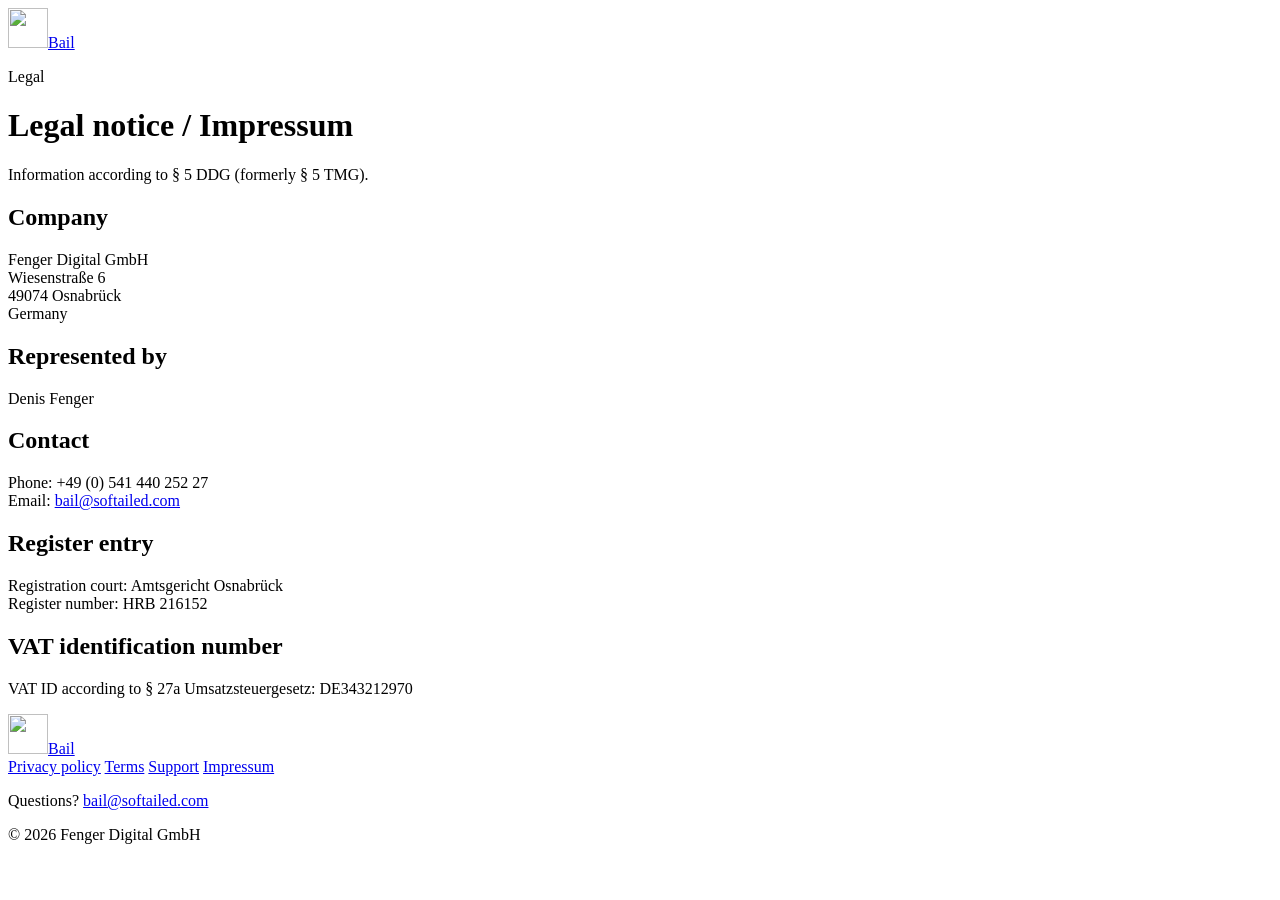
==== impressum/index.html @ afa2b7e2 "feat: privacy, terms, support and impressum pages Terms carry the sentence rules, bail finality and " ====
<!DOCTYPE html>
<html lang="en">
<head>
<meta charset="utf-8">
<meta name="viewport" content="width=device-width, initial-scale=1">
<title>Impressum · Bail</title>
<meta name="description" content="Legal notice (Impressum) for Bail, published by Fenger Digital GmbH, Osnabrück, Germany.">
<meta name="robots" content="noindex, nofollow">
<meta name="color-scheme" content="light dark">
<link rel="icon" href="../assets/favicon-32.png" sizes="32x32" type="image/png">
<link rel="icon" href="../assets/mark.svg" type="image/svg+xml">
<link rel="apple-touch-icon" href="../assets/apple-touch-icon.png">
<link rel="stylesheet" href="../style.css">
</head>
<body class="legal">

<header class="pagehead">
  <div class="wrap">
    <a class="brand" href="../" aria-label="Bail home"><img src="../assets/mark.svg" alt="" width="40" height="40"><span class="word">Bail</span></a>
    <p class="eyebrow">Legal</p>
    <h1>Legal notice / Impressum</h1>
    <p class="stamp">Information according to § 5 DDG (formerly § 5 TMG).</p>
  </div>
</header>

<main class="doc">
  <div class="wrap">
    <div class="prose">
      <h2>Company</h2>
      <p>
        Fenger Digital GmbH<br>
        Wiesenstraße 6<br>
        49074 Osnabrück<br>
        Germany
      </p>

      <h2>Represented by</h2>
      <p>Denis Fenger</p>

      <h2>Contact</h2>
      <p>
        Phone: +49 (0) 541 440 252 27<br>
        Email: <a href="mailto:bail@softailed.com">bail@softailed.com</a>
      </p>

      <h2>Register entry</h2>
      <p>
        Registration court: Amtsgericht Osnabrück<br>
        Register number: HRB 216152
      </p>

      <h2>VAT identification number</h2>
      <p>VAT ID according to § 27a Umsatzsteuergesetz: DE343212970</p>

      <!-- NO "Responsible for content" block, and this is deliberate rather
           than an oversight. § 18 Abs. 2 MStV attaches that named-person
           duty to journalistic or editorial content; these are the legal
           pages of an app blocker, which is not that. The liable party is
           the company, identified above. This mirrors the owner's standing
           decision on the Remsy, Pomini and Rally pages; do not add it back
           without that decision changing. -->
    </div>
  </div>
</main>

<footer class="foot">
  <div class="wrap">
    <a class="brand" href="../" aria-label="Bail home"><img src="../assets/mark.svg" alt="" width="40" height="40"><span class="word">Bail</span></a>
    <nav aria-label="Legal">
      <a href="../privacy/">Privacy policy</a>
      <a href="../terms/">Terms</a>
      <a href="../support/">Support</a>
      <a href="../impressum/">Impressum</a>
    </nav>
    <p class="small">Questions? <a href="mailto:bail@softailed.com">bail@softailed.com</a></p>
    <p class="small">&copy; 2026 Fenger Digital GmbH</p>
  </div>
</footer>

</body>
</html>
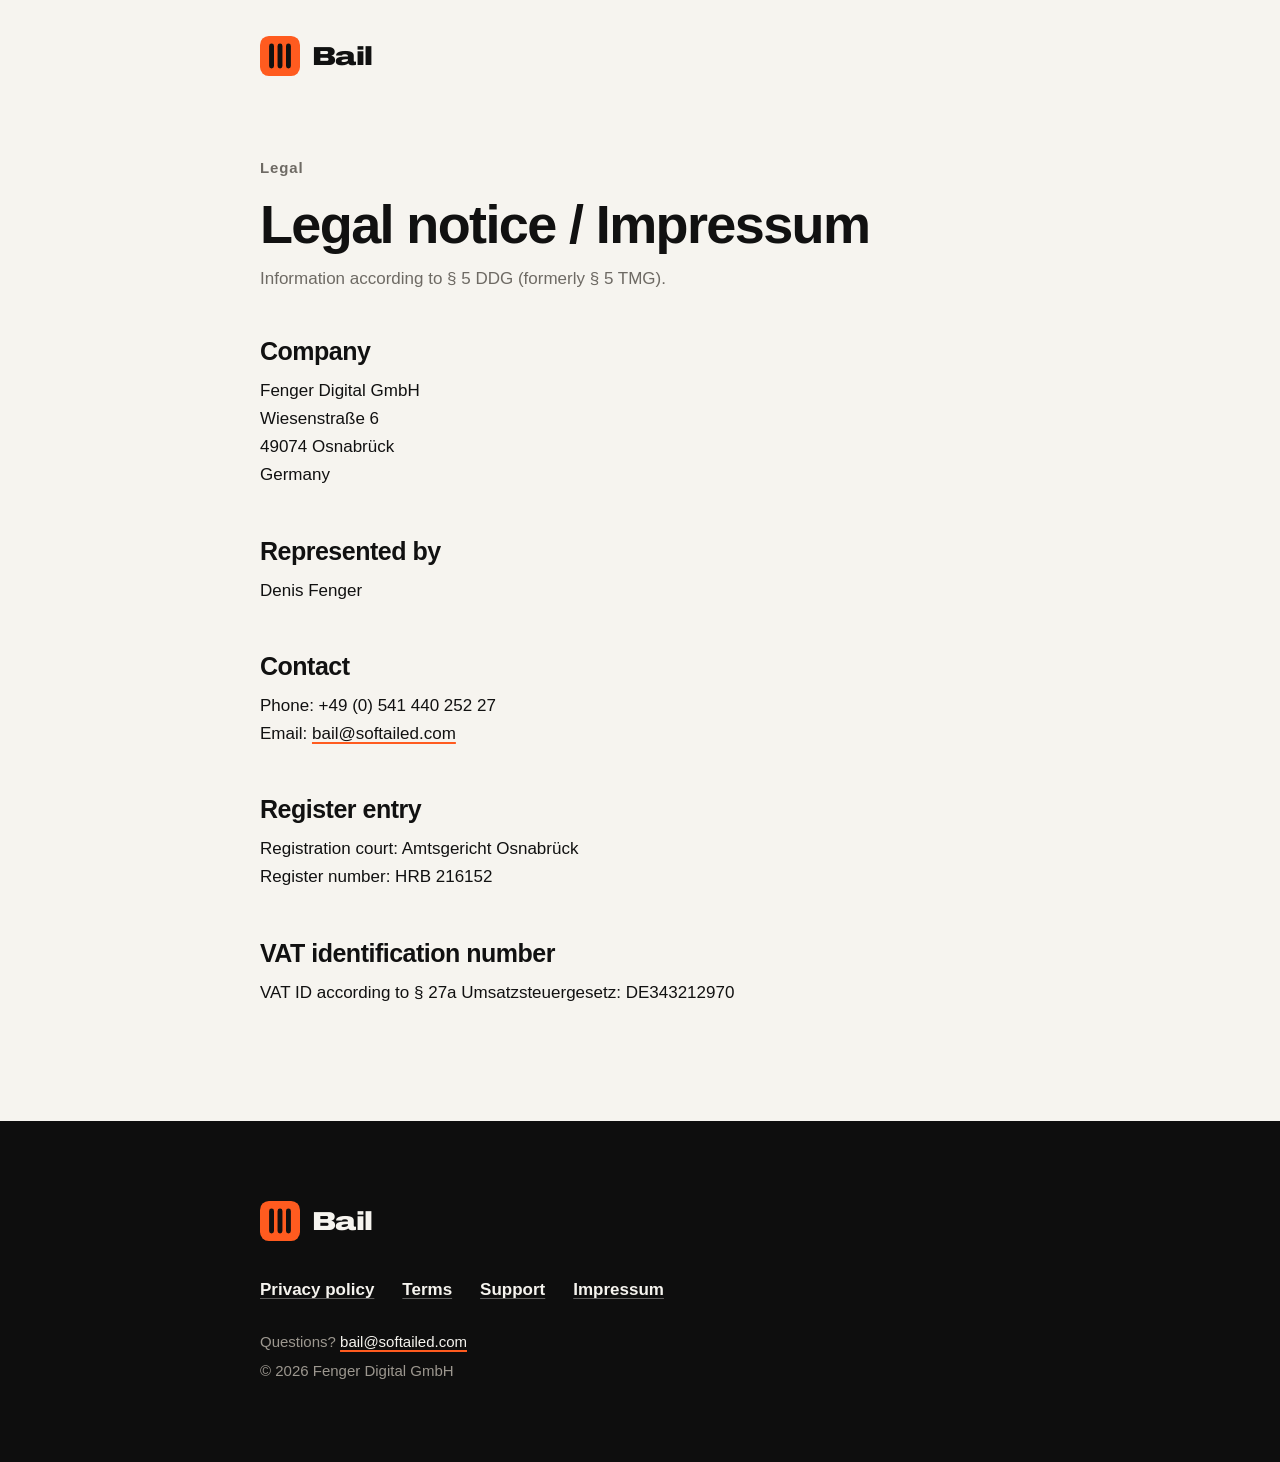
==== commit 8590ba42: "Launch: findable by search engines, legal links only in the footer Denis 2026-11-09: release on appr" ====
--- a/impressum/index.html
+++ b/impressum/index.html
@@ -5,7 +5,6 @@
 <meta name="viewport" content="width=device-width, initial-scale=1">
 <title>Impressum · Bail</title>
 <meta name="description" content="Legal notice (Impressum) for Bail, published by Fenger Digital GmbH, Osnabrück, Germany.">
-<meta name="robots" content="noindex, nofollow">
 <meta name="color-scheme" content="light dark">
 <link rel="icon" href="../assets/favicon-32.png" sizes="32x32" type="image/png">
 <link rel="icon" href="../assets/mark.svg" type="image/svg+xml">
--- a/style.css
+++ b/style.css
@@ -0,0 +1,533 @@
+/* ---------------------------------------------------------------------------
+   Bail site: the landing page plus the legal pages (privacy, terms, support,
+   impressum). Plain static HTML and CSS, no build step, served by GitHub
+   Pages.
+
+   Look: the app's own tokens from STYLE_GUIDE.md in the app repo. Light bands
+   are A Jumpsuit (Paper, ink, Jumpsuit orange), dark bands are A at night.
+   The orange is a fill, never small text on Paper (2.8:1). Archivo Expanded
+   Black (self-hosted, SIL OFL, assets/fonts) is only for the wordmark,
+   countdowns and money. Everything else is the system font.
+
+   The phones on the landing are drawn in HTML from those tokens, so they
+   cannot go stale against a screenshot. The mark is never drawn by hand:
+   assets/mark.svg and the PNG icons come from mobile/scripts/
+   make-brand-assets.js in the app repo, from the one geometry in
+   src/brand/mark.json.
+
+   Rules (kit playbook 3b):
+   - NO external requests on any page. No CDN, no web font service, no
+     analytics. Visitor IPs to Google do not mix with serving an Impressum
+     (LG Muenchen I, 3 O 17493/20).
+   - noindex on every page until the release; remove it then.
+   - Any round that adds or removes a feature updates the landing in the
+     same round. No pricing section: the store is the source of truth.
+   - Copy: sentence case, no exclamation marks, no em dashes, no emoji.
+   ------------------------------------------------------------------------ */
+
+@font-face {
+  font-family: "Archivo Expanded";
+  src: url("assets/fonts/ArchivoExpanded-Black.ttf") format("truetype");
+  font-weight: 900;
+  font-style: normal;
+  font-display: swap;
+}
+
+*, *::before, *::after { box-sizing: border-box; }
+
+:root {
+  --sans: -apple-system, BlinkMacSystemFont, "SF Pro Text", "Segoe UI", Roboto, "Helvetica Neue", Arial, sans-serif;
+  --num: "Archivo Expanded", -apple-system, BlinkMacSystemFont, "Segoe UI", sans-serif;
+
+  /* A Jumpsuit (light) */
+  --paper: #F6F4EF;
+  --ink: #111111;
+  --muted: #6E6A64;
+  --card: #FFFFFF;
+  --line: #E4E0D8;
+  --tile: #ECE8E0;
+  --served: #111111;
+  --left: #D9D4CA;
+  --dot: #B9B3A8;
+
+  /* A at night (dark) */
+  --night: #0E0E0E;
+  --night-ink: #F6F4EF;
+  --night-muted: #9C978F;
+  --night-card: #1A1A1A;
+  --night-line: #2A2A2A;
+  --night-tile: #2A2A2A;
+  --night-served: #F6F4EF;
+  --night-left: #3A3A3A;
+
+  /* Both */
+  --accent: #FF5B1F;
+  --on-accent: #111111;
+
+  --wrap: 1120px;
+  --pad: clamp(16px, 5vw, 48px);
+}
+
+/* Scheme variables. Every component reads these, so the same markup works on
+   a light band, a dark band and inside a phone screen of either mode. */
+body, .light {
+  --bg: var(--paper);
+  --fg: var(--ink);
+  --fg2: var(--muted);
+  --cbg: var(--card);
+  --cline: var(--line);
+  --ctile: var(--tile);
+  --srv: var(--served);
+  --lft: var(--left);
+  --sdot: var(--dot);
+  --kick: var(--muted);
+}
+.dark {
+  --bg: var(--night);
+  --fg: var(--night-ink);
+  --fg2: var(--night-muted);
+  --cbg: var(--night-card);
+  --cline: var(--night-line);
+  --ctile: var(--night-tile);
+  --srv: var(--night-served);
+  --lft: var(--night-left);
+  --sdot: var(--night-muted);
+  --kick: var(--accent);
+}
+.orange {
+  --bg: var(--accent);
+  --fg: var(--on-accent);
+  --fg2: var(--on-accent);
+  --kick: var(--on-accent);
+}
+
+html { -webkit-text-size-adjust: 100%; text-size-adjust: 100%; }
+body {
+  margin: 0;
+  background: var(--bg);
+  color: var(--fg);
+  font-family: var(--sans);
+  font-size: 17px;
+  line-height: 1.55;
+  -webkit-font-smoothing: antialiased;
+}
+img, svg { display: block; max-width: 100%; }
+h1, h2, h3 { margin: 0; text-wrap: balance; }
+p { margin: 0; text-wrap: pretty; }
+
+a {
+  color: inherit;
+  text-decoration: underline;
+  text-decoration-color: var(--accent);
+  text-decoration-thickness: 2px;
+  text-underline-offset: 3px;
+}
+a:hover { text-decoration-thickness: 3px; }
+.orange a { text-decoration-color: currentColor; }
+:where(a, button, input):focus-visible { outline: 2px solid var(--fg); outline-offset: 3px; border-radius: 6px; }
+
+.wrap { max-width: var(--wrap); margin: 0 auto; }
+.num { font-family: var(--num); font-weight: 900; }
+.ui { font-weight: 700; white-space: nowrap; }
+
+/* ---------- brand row ---------- */
+
+.brand { display: inline-flex; align-items: center; gap: 12px; color: var(--fg); text-decoration: none; }
+.brand img { width: 40px; height: 40px; }
+.brand .word { font-family: var(--num); font-weight: 900; font-size: 26px; line-height: 1; letter-spacing: -0.02em; }
+
+/* ---------- bands ---------- */
+
+.band { background: var(--bg); color: var(--fg); padding: clamp(72px, 11vw, 136px) var(--pad); overflow: hidden; }
+.split { display: grid; gap: clamp(44px, 6vw, 80px); align-items: center; }
+@media (min-width: 900px) {
+  .split { grid-template-columns: minmax(0, 1fr) minmax(0, 1fr); }
+  .split.rev > .visual { order: -1; }
+}
+
+.eyebrow { margin: 0 0 16px; font-size: 15px; font-weight: 600; letter-spacing: 0.06em; color: var(--kick); }
+.band h2 { font-size: clamp(34px, 5.2vw, 60px); font-weight: 800; letter-spacing: -0.03em; line-height: 1.04; }
+.lead { margin-top: 22px; font-size: clamp(18px, 2vw, 21px); line-height: 1.5; max-width: 31em; }
+.lead + .lead { margin-top: 14px; }
+.soft { color: var(--fg2); }
+.more { font-weight: 700; }
+.band .after { margin-top: 28px; font-weight: 700; }
+
+/* ---------- hero ---------- */
+
+.hero { padding-top: clamp(20px, 4vw, 36px); }
+.topbar { display: flex; align-items: center; justify-content: space-between; gap: 16px; margin-bottom: clamp(48px, 8vw, 96px); }
+.topbar .toplink { font-weight: 700; font-size: 16px; }
+.hero h1 { font-size: clamp(44px, 7.4vw, 84px); font-weight: 800; letter-spacing: -0.035em; line-height: 0.98; }
+.cta { display: flex; flex-wrap: wrap; align-items: center; gap: 14px 26px; margin-top: 34px; }
+.note { margin-top: 18px; font-size: 15px; color: var(--fg2); }
+
+.pill {
+  display: inline-flex; align-items: center; gap: 10px;
+  min-height: 46px; padding: 10px 20px; border-radius: 999px;
+  border: 1.5px solid var(--fg); color: var(--fg);
+  font-weight: 700; font-size: 16px; line-height: 1.2;
+}
+.pill::before { content: ""; flex: none; width: 9px; height: 9px; border-radius: 50%; background: var(--accent); }
+.orange .pill::before { background: var(--on-accent); }
+
+/* ---------- phones (drawn from the tokens) ---------- */
+
+.phone {
+  container-type: inline-size;
+  position: relative;
+  width: min(330px, 100%);
+  margin: 0 auto;
+  padding: 11px;
+  border-radius: 58px;
+  background: #111111;
+  box-shadow: 0 50px 90px -40px rgba(17, 17, 17, 0.45);
+}
+.dark .phone { background: #1A1A1A; box-shadow: 0 0 0 1px #2A2A2A, 0 50px 90px -40px rgba(0, 0, 0, 0.9); }
+
+/* 1 design pixel of a 390 pt wide iPhone screen: everything inside scales. */
+.screen {
+  --u: calc(100cqw / 390);
+  position: relative;
+  aspect-ratio: 390 / 844;
+  overflow: hidden;
+  border-radius: calc(var(--u) * 47);
+  background: var(--bg);
+  color: var(--fg);
+  font-size: calc(var(--u) * 16);
+  line-height: 1.25;
+}
+
+.sbar {
+  position: absolute; left: 0; right: 0; top: 0; z-index: 2;
+  height: calc(var(--u) * 54);
+  display: flex; align-items: center; justify-content: space-between;
+  padding: calc(var(--u) * 4) calc(var(--u) * 30) 0 calc(var(--u) * 50);
+  font-size: calc(var(--u) * 17); font-weight: 600; letter-spacing: -0.01em;
+}
+.sbar .icons { display: flex; align-items: center; gap: calc(var(--u) * 6); }
+.sbar .sig { width: calc(var(--u) * 18); height: calc(var(--u) * 12); }
+.sbar .wifi { width: calc(var(--u) * 16); height: calc(var(--u) * 12); }
+.sbar .bat { width: calc(var(--u) * 27); height: calc(var(--u) * 13); }
+.island {
+  position: absolute; z-index: 3; top: calc(var(--u) * 11); left: 50%;
+  width: calc(var(--u) * 124); height: calc(var(--u) * 36); margin-left: calc(var(--u) * -62);
+  border-radius: 999px; background: #000000;
+}
+
+/* Jail tab */
+.jail {
+  position: absolute; inset: 0;
+  padding: calc(var(--u) * 70) calc(var(--u) * 20) 0;
+  display: flex; flex-direction: column; gap: calc(var(--u) * 16);
+}
+.jail .title { font-size: calc(var(--u) * 34); font-weight: 800; letter-spacing: -0.02em; line-height: 1.1; }
+.jail .stats { margin-top: calc(var(--u) * 6); display: flex; align-items: center; gap: calc(var(--u) * 4); font-size: calc(var(--u) * 14); color: var(--fg2); }
+.jail .stats svg { width: calc(var(--u) * 14); height: calc(var(--u) * 14); }
+.mcard {
+  background: var(--cbg); border: 1px solid var(--cline);
+  border-radius: calc(var(--u) * 22);
+  padding: calc(var(--u) * 18) calc(var(--u) * 20);
+  display: flex; flex-direction: column; gap: calc(var(--u) * 10);
+}
+.mrow { display: flex; align-items: center; justify-content: space-between; gap: calc(var(--u) * 12); }
+.tiles { display: flex; align-items: center; gap: calc(var(--u) * 6); }
+.tiles i {
+  width: calc(var(--u) * 32); height: calc(var(--u) * 32); border-radius: calc(var(--u) * 8);
+  background: var(--ctile); color: var(--fg); display: grid; place-items: center;
+}
+.tiles i svg { width: calc(var(--u) * 18); height: calc(var(--u) * 18); }
+.tiles span { font-size: calc(var(--u) * 13); font-weight: 600; color: var(--fg2); }
+.cname { font-size: calc(var(--u) * 15); font-weight: 600; }
+.count { font-family: var(--num); font-weight: 900; font-variant-numeric: tabular-nums; font-size: calc(var(--u) * 50); line-height: 1; white-space: nowrap; }
+.outat { font-size: calc(var(--u) * 14); color: var(--fg2); }
+.chip {
+  flex: none; white-space: nowrap;
+  font-size: calc(var(--u) * 14); font-weight: 700; line-height: 1.2;
+  padding: calc(var(--u) * 6) calc(var(--u) * 12); border-radius: 999px;
+  background: var(--accent); color: var(--on-accent);
+}
+.chip.nobail { background: none; color: var(--fg); box-shadow: inset 0 0 0 1px var(--fg); }
+.ticks { display: flex; gap: calc(var(--u) * 4); }
+.ticks i { flex: 1; height: calc(var(--u) * 18); border-radius: calc(var(--u) * 2); background: var(--lft); }
+.ticks i.on { background: var(--srv); }
+.lockbtn {
+  position: absolute; left: 50%; bottom: calc(var(--u) * 108);
+  width: calc(var(--u) * 64); height: calc(var(--u) * 76); margin-left: calc(var(--u) * -32);
+  filter: drop-shadow(0 calc(var(--u) * 10) calc(var(--u) * 12) rgba(17, 17, 17, 0.16));
+}
+.tabbar {
+  position: absolute; left: 50%; bottom: calc(var(--u) * 28);
+  width: calc(var(--u) * 220); height: calc(var(--u) * 62); margin-left: calc(var(--u) * -110);
+  border-radius: 999px; background: rgba(255, 255, 255, 0.86); border: 1px solid var(--cline);
+  box-shadow: 0 calc(var(--u) * 8) calc(var(--u) * 24) rgba(17, 17, 17, 0.06);
+  display: flex; align-items: center; justify-content: space-around;
+}
+.tabbar span { display: flex; flex-direction: column; align-items: center; gap: calc(var(--u) * 2); font-size: calc(var(--u) * 11); font-weight: 600; color: var(--fg2); }
+.tabbar span.on { color: var(--fg); font-weight: 700; }
+.tabbar svg { width: calc(var(--u) * 24); height: calc(var(--u) * 24); }
+
+/* Shield (iOS draws it: colours, icon, title, subtitle, two buttons) */
+.shield {
+  position: absolute; inset: 0;
+  display: flex; flex-direction: column; align-items: center; text-align: center;
+  padding: calc(var(--u) * 54) calc(var(--u) * 28) calc(var(--u) * 44);
+}
+.shield .mid { flex: 1; display: flex; flex-direction: column; align-items: center; justify-content: center; gap: calc(var(--u) * 18); }
+.shield .mid img { width: calc(var(--u) * 88); height: calc(var(--u) * 88); }
+.shield .stitle { font-size: calc(var(--u) * 26); font-weight: 800; letter-spacing: -0.01em; line-height: 1.2; }
+.shield .ssub { font-size: calc(var(--u) * 17); line-height: 1.4; color: var(--fg2); }
+.shield .btns { width: 100%; display: flex; flex-direction: column; gap: calc(var(--u) * 10); }
+.sbtn {
+  height: calc(var(--u) * 56); border-radius: calc(var(--u) * 16);
+  background: var(--accent); color: var(--on-accent);
+  font-size: calc(var(--u) * 17); font-weight: 700; display: grid; place-items: center;
+}
+.sbtn.plain { height: calc(var(--u) * 48); background: none; color: var(--fg); font-size: calc(var(--u) * 16); font-weight: 600; }
+
+/* ---------- shield band list ---------- */
+
+.facts { margin: 28px 0 0; padding: 0; list-style: none; display: grid; gap: 12px; max-width: 30em; }
+.facts li { position: relative; padding-left: 28px; font-size: 18px; }
+.facts li::before { content: ""; position: absolute; left: 0; top: 0.32em; width: 12px; height: 12px; border-radius: 3px; background: var(--accent); }
+
+/* ---------- how it works ---------- */
+
+.steps { display: grid; gap: 16px; margin-top: 48px; }
+@media (min-width: 820px) { .steps { grid-template-columns: repeat(3, minmax(0, 1fr)); } }
+.step {
+  background: var(--cbg); border: 1px solid var(--cline); border-radius: 22px;
+  padding: 24px; display: flex; flex-direction: column; gap: 10px;
+}
+.step .n { font-family: var(--num); font-weight: 900; font-size: 15px; color: var(--fg2); }
+.step h3 { font-size: 22px; font-weight: 800; letter-spacing: -0.02em; line-height: 1.2; }
+.step p { color: var(--fg2); }
+.step .viz { margin-top: auto; padding-top: 12px; display: flex; flex-wrap: wrap; align-items: center; gap: 8px; }
+.viz i {
+  width: 40px; height: 40px; border-radius: 10px; background: var(--ctile); color: var(--fg);
+  display: grid; place-items: center;
+}
+.viz i svg { width: 22px; height: 22px; }
+.viz .plus { font-size: 15px; font-weight: 700; color: var(--fg2); }
+.dchip {
+  height: 36px; padding: 0 14px; border-radius: 999px; border: 1px solid var(--cline);
+  display: inline-flex; align-items: center; font-size: 15px; font-weight: 700; white-space: nowrap;
+}
+.dchip.on { background: var(--fg); color: var(--bg); border-color: var(--fg); }
+.dchip.bail { background: var(--accent); color: var(--on-accent); border-color: var(--accent); }
+.dchip.out { border-color: var(--fg); }
+
+.hold {
+  margin-top: 16px; display: grid; gap: 22px; align-items: center;
+  background: var(--cbg); border: 1px solid var(--cline); border-radius: 22px; padding: 24px;
+}
+@media (min-width: 820px) { .hold { grid-template-columns: minmax(0, 360px) minmax(0, 1fr); gap: 36px; padding: 28px 32px; } }
+.holdbtn {
+  position: relative; overflow: hidden; height: 56px; border-radius: 999px;
+  background: var(--ctile); display: grid; place-items: center;
+  font-size: 17px; font-weight: 700; color: var(--ink);
+}
+.holdbtn::before { content: ""; position: absolute; left: 0; top: 0; bottom: 0; width: 64%; background: var(--accent); }
+.holdbtn span { position: relative; }
+.hold h3 { font-size: 22px; font-weight: 800; letter-spacing: -0.02em; line-height: 1.25; }
+.hold p { margin-top: 8px; color: var(--fg2); }
+
+/* ---------- panels (demo widgets and cards beside the copy) ---------- */
+
+.panel {
+  background: var(--cbg); border: 1px solid var(--cline); border-radius: 28px;
+  padding: clamp(18px, 4vw, 30px);
+}
+
+/* Way out demo */
+.wayout { container-type: inline-size; }
+.seg { display: grid; grid-template-columns: repeat(3, minmax(0, 1fr)); gap: 4px; padding: 4px; border-radius: 999px; background: var(--ctile); }
+.seg button {
+  height: 44px; border: 0; border-radius: 999px; background: transparent; color: var(--fg);
+  font: inherit; font-size: 16px; font-weight: 700; cursor: pointer;
+}
+.seg button[aria-selected="true"] { background: var(--fg); color: var(--bg); }
+.stage { min-height: 196px; display: flex; flex-direction: column; align-items: center; justify-content: center; gap: 12px; padding: 20px 0 10px; text-align: center; }
+.bigamt {
+  font-family: var(--num); font-weight: 900; line-height: 1; white-space: nowrap;
+  font-size: min(96px, calc(88cqw / var(--w, 2.4)));
+}
+.amtline { min-height: 1.5em; font-size: 17px; color: var(--fg2); }
+.ctl { min-height: 78px; }
+.ctl[hidden] { display: none; }
+.range { position: relative; height: 44px; }
+.range .track, .range .fill { position: absolute; left: 14px; top: 20px; height: 4px; border-radius: 2px; }
+.range .track { right: 14px; background: var(--lft); }
+.range .fill { width: calc((100% - 28px) * var(--p, 0.3333)); background: var(--srv); }
+.range .stops { position: absolute; left: 14px; right: 14px; top: 0; bottom: 0; pointer-events: none; }
+.range .stops i { position: absolute; top: 19px; width: 6px; height: 6px; margin-left: -3px; border-radius: 50%; background: var(--sdot); }
+.range input {
+  position: absolute; inset: 0; width: 100%; height: 44px; margin: 0;
+  background: transparent; cursor: pointer;
+  -webkit-appearance: none; appearance: none;
+}
+.range input::-webkit-slider-runnable-track { height: 44px; background: transparent; border: 0; }
+.range input::-webkit-slider-thumb {
+  -webkit-appearance: none; appearance: none;
+  width: 28px; height: 28px; margin-top: 8px; border: 0; border-radius: 50%;
+  background: var(--accent); box-shadow: 0 0 0 4px var(--cbg), 0 0 0 5px var(--fg);
+}
+.range input::-moz-range-track { height: 44px; background: transparent; border: 0; }
+.range input::-moz-range-thumb {
+  width: 28px; height: 28px; border: 0; border-radius: 50%;
+  background: var(--accent); box-shadow: 0 0 0 4px var(--cbg), 0 0 0 5px var(--fg);
+}
+.range input:focus-visible { outline: none; }
+.range input:focus-visible::-webkit-slider-thumb { box-shadow: 0 0 0 4px var(--cbg), 0 0 0 7px var(--fg); }
+.range input:focus-visible::-moz-range-thumb { box-shadow: 0 0 0 4px var(--cbg), 0 0 0 7px var(--fg); }
+.ends { display: flex; justify-content: space-between; padding: 2px 4px 0; font-size: 14px; font-weight: 600; color: var(--fg2); }
+.ctl .label { font-size: 14px; font-weight: 600; color: var(--fg2); margin-bottom: 8px; }
+.levels { display: grid; grid-template-columns: repeat(3, minmax(0, 1fr)); gap: 8px; }
+.levels button {
+  height: 44px; border-radius: 999px; border: 1px solid var(--cline); background: transparent; color: var(--fg);
+  font: inherit; font-size: 15px; font-weight: 700; cursor: pointer;
+}
+.levels button[aria-pressed="true"] { background: var(--fg); color: var(--bg); border-color: var(--fg); }
+.ctl.show { display: flex; flex-direction: column; justify-content: center; gap: 4px; text-align: center; font-size: 15px; color: var(--fg2); }
+.ctl.show[hidden] { display: none; }
+.ctl.show .ui { color: var(--fg); white-space: normal; }
+.sum { margin-top: 18px; text-align: center; font-weight: 700; }
+.fine { margin-top: 14px; font-size: 15px; color: var(--fg2); }
+
+/* Parole card */
+.sec { display: grid; grid-template-columns: repeat(3, minmax(0, 1fr)); gap: 8px; }
+.sec div { border: 1px solid var(--cline); border-radius: 18px; padding: 14px 8px 12px; text-align: center; }
+.sec div.on { background: var(--fg); color: var(--bg); border-color: var(--fg); }
+.sec b { display: block; font-family: var(--num); font-weight: 900; font-size: 32px; line-height: 1; }
+.sec span { display: block; margin-top: 6px; font-size: 13px; font-weight: 700; }
+.clist { margin: 18px 0 0; padding: 0; list-style: none; }
+.clist li { display: grid; grid-template-columns: 40px minmax(0, 1fr); gap: 14px; align-items: center; padding: 14px 0; border-top: 1px solid var(--cline); }
+.clist i { width: 40px; height: 40px; border-radius: 10px; background: var(--ctile); color: var(--fg); display: grid; place-items: center; }
+.clist i svg { width: 22px; height: 22px; }
+.clist b { display: block; font-weight: 700; line-height: 1.3; }
+.clist span { display: block; font-size: 15px; line-height: 1.4; color: var(--fg2); }
+.cfoot { padding-top: 14px; border-top: 1px solid var(--cline); font-size: 15px; color: var(--fg2); }
+
+/* Week demo */
+.presets { display: flex; flex-wrap: wrap; gap: 8px; }
+.presets button {
+  height: 40px; padding: 0 16px; border-radius: 999px; border: 1px solid var(--cline);
+  background: transparent; color: var(--fg); font: inherit; font-size: 15px; font-weight: 700; cursor: pointer;
+}
+.presets button[aria-pressed="true"] { background: var(--fg); color: var(--bg); border-color: var(--fg); }
+.ptime { margin-top: 14px; font-size: 15px; color: var(--fg2); }
+.whead { display: flex; flex-wrap: wrap; justify-content: space-between; align-items: center; gap: 8px 16px; margin-top: 22px; }
+.whead b { font-size: 15px; }
+.legend { display: flex; flex-wrap: wrap; gap: 6px 14px; font-size: 13px; font-weight: 600; color: var(--fg2); }
+.legend span { display: inline-flex; align-items: center; gap: 6px; }
+.legend i { width: 14px; height: 9px; border-radius: 2px; }
+.legend .lk { background: var(--srv); }
+.legend .op { background: var(--ctile); }
+.legend .nw { width: 3px; height: 13px; border-radius: 1px; background: var(--accent); }
+.wrows { margin-top: 12px; display: grid; gap: 7px; }
+.wrow { display: grid; grid-template-columns: 34px minmax(0, 1fr); align-items: center; gap: 8px; }
+.wrow b { font-size: 12px; font-weight: 700; color: var(--fg2); }
+.wrow.today b { color: var(--fg); }
+.wbar { position: relative; height: 12px; border-radius: 3px; background: var(--ctile); }
+.wbar .now { position: absolute; top: -3px; bottom: -3px; left: 53.26%; width: 3px; margin-left: -1.5px; border-radius: 2px; background: var(--accent); }
+.axis { position: relative; height: 16px; margin: 8px 0 0 42px; font-size: 11px; font-weight: 600; color: var(--fg2); }
+.axis span { position: absolute; top: 0; transform: translateX(-50%); }
+.axis span:first-child { transform: none; }
+.axis span:last-child { transform: translateX(-100%); }
+.wstatus { margin-top: 18px; font-weight: 700; }
+.wnote { margin-top: 4px; font-size: 15px; color: var(--fg2); }
+.visits h3 { font-size: 22px; font-weight: 800; letter-spacing: -0.02em; }
+.visits p { margin-top: 8px; max-width: 31em; }
+/* Copy, demo, then visits on a phone; visits under the copy beside the demo
+   on a wide screen. */
+@media (min-width: 900px) {
+  .split.trio { grid-template-areas: "copy visual" "visits visual"; row-gap: 0; }
+  .split.trio > .copy { grid-area: copy; align-self: end; }
+  .split.trio > .visual { grid-area: visual; }
+  .split.trio > .visits { grid-area: visits; align-self: start; margin-top: 36px; padding-top: 28px; border-top: 1px solid var(--cline); }
+}
+
+/* Fund card */
+.fund .ttl { font-size: 16px; font-weight: 700; }
+.fund .amt { margin-top: 12px; font-family: var(--num); font-weight: 900; line-height: 1; font-size: clamp(60px, 9vw, 92px); }
+.fund .cap { margin-top: 10px; color: var(--fg2); }
+.moves { margin-top: 24px; }
+/* Round 6: two groups, one colour for every dot, full sentences that wrap in any language. */
+.moves .mtitle { font-size: 20px; font-weight: 800; margin: 0 0 6px; padding-top: 16px; border-top: 1px solid var(--cline); }
+.moves .mlabel { font-size: 14px; font-weight: 600; letter-spacing: 0.06em; color: var(--fg2); margin: 14px 0 6px; }
+.moves ul { list-style: none; margin: 0; padding: 0; display: flex; flex-direction: column; gap: 8px; }
+.moves li { position: relative; padding-left: 18px; font-size: 17px; line-height: 1.4; }
+.moves li::before { content: ""; position: absolute; left: 0; top: 0.55em; width: 6px; height: 6px; border-radius: 3px; background: currentColor; }
+
+/* Card grids */
+.cards { display: grid; gap: 16px; margin-top: 48px; }
+@media (min-width: 700px) { .cards { grid-template-columns: repeat(2, minmax(0, 1fr)); } }
+@media (min-width: 1060px) { .cards { grid-template-columns: repeat(4, minmax(0, 1fr)); } }
+.card { background: var(--cbg); border: 1px solid var(--cline); border-radius: 22px; padding: 24px; }
+.card h3 { font-size: 20px; font-weight: 800; letter-spacing: -0.02em; line-height: 1.2; }
+.card p { margin-top: 8px; color: var(--fg2); }
+
+/* Closing band */
+.closing { text-align: center; }
+.closing .bigword { font-family: var(--num); font-weight: 900; letter-spacing: -0.02em; line-height: 0.9; font-size: clamp(72px, 16vw, 168px); }
+.closing h2 { margin-top: 28px; }
+.closing .lead { margin-left: auto; margin-right: auto; }
+.closing .cta { justify-content: center; }
+
+/* ---------- footer ---------- */
+
+.foot { background: var(--night); color: var(--night-ink); padding: clamp(48px, 8vw, 80px) var(--pad); }
+.foot .brand { color: var(--night-ink); }
+.foot nav { display: flex; flex-wrap: wrap; gap: 12px 28px; margin: 28px 0 26px; }
+.foot nav a { text-decoration-color: rgba(246, 244, 239, 0.35); text-decoration-thickness: 1px; font-weight: 600; }
+.foot nav a:hover { text-decoration-color: var(--accent); text-decoration-thickness: 2px; }
+.foot .small { font-size: 15px; color: var(--night-muted); }
+.foot .small + .small { margin-top: 6px; }
+.foot .small a { color: var(--night-ink); }
+.foot :where(a):focus-visible { outline-color: var(--night-ink); }
+
+/* ---------- legal pages ---------- */
+
+.pagehead { padding: clamp(24px, 4vw, 36px) var(--pad) clamp(28px, 5vw, 44px); }
+.pagehead .wrap, .doc .wrap, .legal .foot .wrap { max-width: 760px; }
+.pagehead .eyebrow { margin-top: clamp(40px, 7vw, 72px); }
+.pagehead h1 { font-size: clamp(36px, 6vw, 54px); font-weight: 800; letter-spacing: -0.03em; line-height: 1.04; }
+.stamp { margin-top: 14px; color: var(--fg2); }
+.doc { padding: 0 var(--pad) clamp(56px, 9vw, 100px); }
+.prose { font-size: 17px; line-height: 1.65; }
+.prose > :first-child { margin-top: 0; }
+.prose h2 { font-size: clamp(21px, 2.6vw, 25px); font-weight: 800; letter-spacing: -0.02em; line-height: 1.25; margin: 46px 0 10px; }
+.prose h3 { font-size: 18px; font-weight: 700; line-height: 1.35; margin: 28px 0 6px; }
+.prose p, .prose ul, .prose ol { margin: 0 0 14px; }
+.prose ul, .prose ol { padding-left: 24px; }
+.prose li { margin: 7px 0; padding-left: 2px; }
+.prose li::marker { color: var(--fg2); }
+.prose ol li::marker { font-weight: 700; color: var(--fg); }
+.prose strong { font-weight: 700; }
+.prose blockquote { margin: 0 0 14px; padding: 14px 18px; border-left: 4px solid var(--accent); background: var(--cbg); border-radius: 0 14px 14px 0; }
+.callout { background: var(--cbg); border: 1px solid var(--cline); border-radius: 22px; padding: clamp(18px, 3vw, 26px); margin: 0 0 36px; }
+.callout > :last-child { margin-bottom: 0; }
+.callout h2 { margin-top: 0; }
+.contact { background: var(--night-card); color: var(--night-ink); border-radius: 22px; padding: clamp(20px, 3vw, 28px); margin: 0 0 36px; }
+.contact p { margin: 0; }
+.contact p + p { margin-top: 8px; color: var(--night-muted); }
+.contact a { color: var(--night-ink); }
+.addr { font-style: normal; }
+
+/* The legal pages follow the iPhone's appearance (A at night in dark mode),
+   since the app opens them from Settings. The landing keeps its bands. */
+@media (prefers-color-scheme: dark) {
+  body.legal {
+    --bg: var(--night);
+    --fg: var(--night-ink);
+    --fg2: var(--night-muted);
+    --cbg: var(--night-card);
+    --cline: var(--night-line);
+    --ctile: var(--night-tile);
+    --srv: var(--night-served);
+    --lft: var(--night-left);
+    --sdot: var(--night-muted);
+    --kick: var(--accent);
+  }
+  body.legal .contact { background: var(--night-card); box-shadow: inset 0 0 0 1px var(--night-line); }
+}
